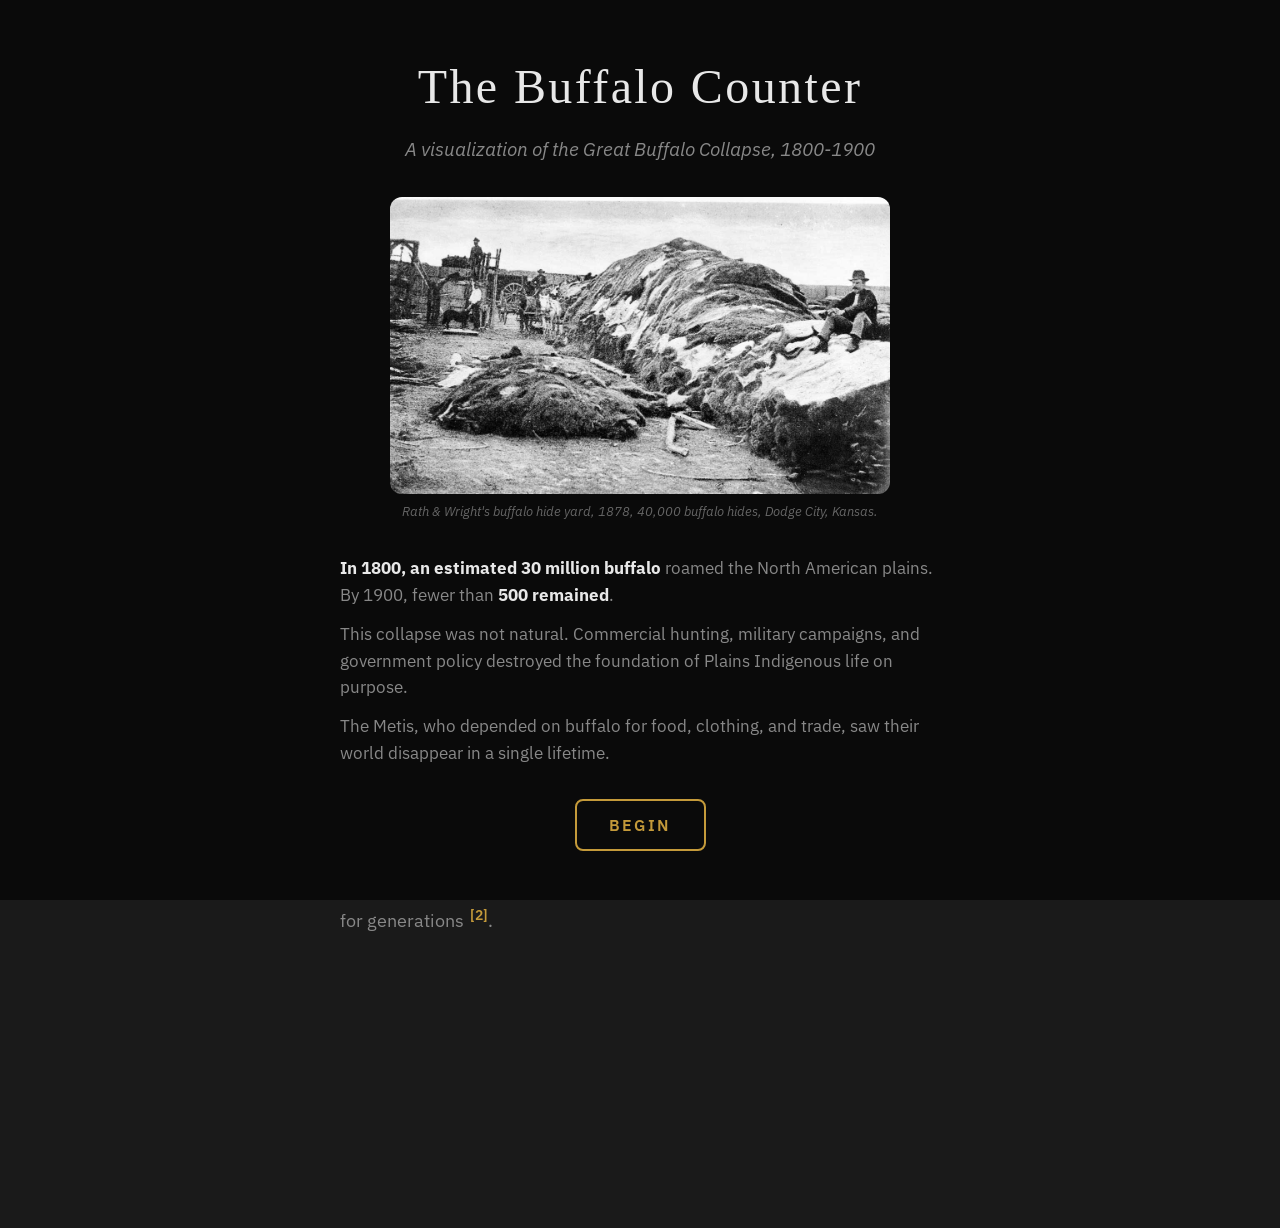
==== index.html @ 62c541fb "v1.7 — Data-proportional timeline, dynamic bar color + pulse effects, image refresh - img: Swap 1800" ====
<!DOCTYPE html>
<html lang="en">
<head>
    <meta charset="UTF-8">
    <meta name="viewport" content="width=device-width, initial-scale=1.0">
    <meta name="description" content="A visualization of the Great Buffalo Collapse, 1800-1900. Scroll to watch the buffalo population disappear.">
    <title>The Buffalo Counter — Scroll Edition</title>
    <link rel="preconnect" href="https://fonts.googleapis.com">
    <link rel="preconnect" href="https://fonts.gstatic.com" crossorigin>
    <link href="https://fonts.googleapis.com/css2?family=IM+Fell+English:ital,wght@0,400;1,400&family=IBM+Plex+Sans:wght@400;500;600;700&display=swap" rel="stylesheet">
    <link rel="stylesheet" href="styles.css?v=10">
</head>
<body>

    <!-- Splash Overlay -->
    <div class="splash" id="splash" role="dialog" aria-modal="true" aria-label="Introduction">
        <div class="splash-inner">
            <h1 class="splash-title">The Buffalo Counter</h1>
            <p class="splash-subtitle">A visualization of the Great Buffalo Collapse, 1800-1900</p>

            <figure class="splash-image">
                <img src="images/bison-hides-dodge-city.jpg" alt="Rath & Wright's buffalo hide yard in 1878, showing 40,000 buffalo hides, Dodge City, Kansas">
                <figcaption>Rath & Wright's buffalo hide yard, 1878, 40,000 buffalo hides, Dodge City, Kansas.</figcaption>
            </figure>

            <div class="splash-text">
                <p>
                    <strong>In 1800, an estimated 30 million buffalo</strong> roamed the North American plains.
                    By 1900, fewer than <strong>500 remained</strong>.
                </p>
                <p>
                    This collapse was not natural. Commercial hunting, military campaigns, and government policy
                    destroyed the foundation of Plains Indigenous life on purpose.
                </p>
                <p>
                    The Metis, who depended on buffalo for food, clothing, and trade, saw their world
                    disappear in a single lifetime.
                </p>
            </div>

            <button class="splash-enter" id="splashEnter" type="button">
                Begin
            </button>
        </div>
    </div>

    <!-- Sticky Counter -->
    <div class="counter-sticky" id="counterFixed" aria-label="Buffalo population counter">
        <div class="counter-sticky-inner">
            <div class="counter-year" id="counterYear" aria-live="polite">1800</div>
            <div class="counter-value" id="counterValue" aria-live="polite">30,000,000</div>
            <div class="counter-label">Plains Buffalo</div>
            <div class="counter-status" id="counterStatus" aria-live="polite">Population stable</div>
        </div>
        <!-- Timeline inside sticky header so it stays visible on mobile -->
        <div class="timeline-wrap">
            <div class="timeline-track">
                <div class="timeline-fill" id="timelineFill"></div>
            </div>
            <div class="timeline-labels">
                <span>1800</span>
                <span>1850</span>
                <span>1900</span>
            </div>
        </div>
    </div>

    <!-- Timeline (moved inside counter-sticky above) -->

    <!-- Scroll Prompt -->
    <div class="scroll-prompt" id="scrollPrompt" aria-hidden="true">
        <span class="arrow">&#8595;</span>
        Scroll to explore
    </div>

    <!-- Cards (scroll-snap) -->
    <div class="cards-section" id="cardsSection">

        <!-- Card 0: 1800 Intro -->
        <div class="card active" data-year="1800" data-pop="30000000">
            <div class="card-inner">
                <div class="card-year">1800</div>
                <h2 class="card-title">A Vast Ocean of Buffalo</h2>
                <figure class="card-image">
                    <img src="images/pc005127.jpg" alt="A herd of plains buffalo at Buffalo National Park, Wainwright, Alberta, early 1900s" loading="lazy">
                    <figcaption>A herd of plains buffalo at Buffalo National Park, Wainwright, Alberta. The survivors of near-extinction, gathered in a protected sanctuary. (Bell Photo)</figcaption>
                </figure>
                <p class="card-text">
                    Tens of millions of buffalo covered the plains from Alberta to Texas <a href="#" class="cite" data-source="Flores, Dan. (2016). American Serengeti. University of Oklahoma Press.">[1]</a>. For the Metis,
                    the buffalo was everything: food, clothing, shelter, trade goods. The hunt was
                    communal, organized, and sustainable. It had been that way for generations <a href="#" class="cite" data-source="Peterson, Jacqueline. (1985). Many Roads to Red River. Gabriel Dumont Institute.">[2]</a>.
                </p>
            </div>
        </div>

        <!-- Card 1: 1825 Fur Trade -->
        <div class="card" data-year="1825" data-pop="25000000">
            <div class="card-inner">
                <div class="card-year">1825</div>
                <h2 class="card-title">The Fur Trade Intensifies</h2>
                <figure class="card-image">
                    <img src="images/e000009381.jpg" alt="Métis freighting brigade with Red River cart and canvas lodge on the open prairie" loading="lazy">
                    <figcaption>A Métis freighting brigade on the open prairie. The Red River cart and canvas lodge were the backbone of the fur trade economy. (Library and Archives Canada)</figcaption>
                </figure>
                <p class="card-text">
                    The Hudson's Bay Company and North West Company competed for control of the plains <a href="#" class="cite" data-source="Isenberg, Andrew C. (2000). The Destruction of the Bison. Cambridge University Press.">[3]</a>.
                    Metis freighters and hunters became the backbone of the trade. Pemmican: dried
                    buffalo meat mixed with fat: fed the fur trade. The buffalo economy was booming,
                    but the pressure was building <a href="#" class="cite" data-source="Isenberg, Andrew C. (2000). The Destruction of the Bison. Cambridge University Press.">[3]</a>.
                </p>
            </div>
        </div>

        <!-- Card 2: 1850 Hide Trade -->
        <div class="card" data-year="1850" data-pop="20000000">
            <div class="card-inner">
                <div class="card-year">1850</div>
                <h2 class="card-title">The Hide Trade Takes Off</h2>
                <figure class="card-image">
                    <img src="images/Gull-Lake-Sasketchewan-1890-768x637.jpg" alt="Massive pile of buffalo bones beside a Canadian Pacific boxcar at Gull Lake, Saskatchewan" loading="lazy">
                    <figcaption>Gull Lake, Saskatchewan. Buffalo bones stacked beside a Canadian Pacific boxcar, destined for fertilizer and sugar refining in Eastern factories.</figcaption>
                </figure>
                <p class="card-text">
                    Commercial hunting for buffalo robes expanded east. For every robe that made it to
                    market, several more buffalo were killed and left in the sun <a href="#" class="cite" data-source="Isenberg, Andrew C. (2000). The Destruction of the Bison. Cambridge University Press.">[3]</a>. The trade obscured the
                    true death toll. By the 1870s, the robe trade peaked at 250,000 per year <a href="#" class="cite" data-source="Isenberg, Andrew C. (2000). The Destruction of the Bison. Cambridge University Press.">[3]</a>.
                </p>
            </div>
        </div>

        <!-- Card 3: 1865 Railroads -->
        <div class="card" data-year="1865" data-pop="13500000">
            <div class="card-inner">
                <div class="card-year">1865</div>
                <h2 class="card-title">Railroads Reach the Plains</h2>
                <figure class="card-image">
                    <img src="images/6-4-768x572.jpg" alt="Canadian Pacific boxcar loaded with buffalo bones on the prairie" loading="lazy">
                    <figcaption>The railroad made mass transport of hides and bones profitable. A Canadian Pacific boxcar loaded with buffalo bones on the plains, late 1880s.</figcaption>
                </figure>
                <p class="card-text">
                    Railroads made mass slaughter possible. Hunters fired from train windows, leaving
                    carcasses to rot <a href="#" class="cite" data-source="Isenberg, Andrew C. (2000). The Destruction of the Bison. Cambridge University Press.">[3]</a>. The bone trade shipped tons of remains east for fertilizer and
                    sugar refining <a href="#" class="cite" data-source="Isenberg, Andrew C. (2000). The Destruction of the Bison. Cambridge University Press.">[3]</a>. The AT&SF depot at Dodge City shipped 200,000 hides per year <a href="#" class="cite" data-source="Isenberg, Andrew C. (2000). The Destruction of the Bison. Cambridge University Press.">[3]</a>.
                </p>
            </div>
        </div>

        <!-- Card 4: 1870 Great Collapse -->
        <div class="card" data-year="1870" data-pop="5500000">
            <div class="card-inner">
                <div class="card-year">1870</div>
                <h2 class="card-title">The Great Collapse</h2>
                <figure class="card-image">
                    <img src="images/bison-hides-dodge-city.jpg" alt="Rath & Wright's buffalo hide yard in 1878, showing 40,000 buffalo hides, Dodge City, Kansas" loading="lazy">
                    <figcaption>Rath & Wright's buffalo hide yard, 1878, 40,000 buffalo hides, Dodge City, Kansas.</figcaption>
                </figure>
                <p class="card-text">
                    The population crashed from millions to hundreds of thousands in just a few years.
                    Metis communities faced starvation as the buffalo economy vanished <a href="#" class="cite" data-source="Calloway, Colin. Our Hearts Fell to the Ground. Boston: Bedford/St. Martin’s, 1996.">[4]</a>. In 1874, the
                    U.S. Army openly championed killing buffalo to force Indigenous nations onto
                    reservations. Gen. Philip Sheridan told Congress: "Let them kill, skin, and sell
                    until the buffalo are exterminated" <a href="#" class="cite" data-source="Isenberg, Andrew C. (2000). The Destruction of the Bison. Cambridge University Press.">[3]</a>.
                </p>
            </div>
        </div>

        <!-- Card 5: 1880 Bone Trade -->
        <div class="card" data-year="1880" data-pop="395000">
            <div class="card-inner">
                <div class="card-year">1880</div>
                <h2 class="card-title">Picking the Bones Clean</h2>
                <figure class="card-image">
                    <img src="images/gathering-buffalo-bones.jpg" alt="Gathering Buffalo Bones on the Prairie, Alberta, Canada" loading="lazy">
                    <figcaption>Gathering Buffalo Bones on the Prairie, Alberta, Canada.</figcaption>
                </figure>
                <p class="card-text">
                    With the herds gone, a new industry rose: bone picking <a href="#" class="cite" data-source="Isenberg, Andrew C. (2000). The Destruction of the Bison. Cambridge University Press.">[3]</a>. Settlers and Indigenous
                    people gathered bleached skeletons from the prairie. The CPR shipped boxcars full
                    of bones east to Regina (the "Pile of Bones"), Moose Jaw, and Medicine Hat <a href="#" class="cite" data-source="MacEwan, Grant. Buffalo: Sacred and Sacrificed. Edmonton, 1995.">[5]</a>. The
                    bones became fertilizer, bone char, and buttons. Nothing was wasted except the
                    buffalo itself <a href="#" class="cite" data-source="Isenberg, Andrew C. (2000). The Destruction of the Bison. Cambridge University Press.">[3]</a>.
                </p>
            </div>
        </div>

        <!-- Card 6: 1889 Last Herds -->
        <div class="card" data-year="1889" data-pop="653">
            <div class="card-inner">
                <div class="card-year">1889</div>
                <h2 class="card-title">The Last of the Herds</h2>
                <figure class="card-image">
                    <img src="images/bison-skull-pile.jpg" alt="Pile of bison skulls from the 1870s" loading="lazy">
                    <figcaption>The skulls told the story the living no longer could.</figcaption>
                </figure>
                <p class="card-text">
                    William Temple Hornaday's 1889 Smithsonian report documented the final toll: fewer
                    than 1,000 buffalo remained in the wild <a href="#" class="cite" data-source="Hornaday, William Temple. (1889). The Extermination of the American Bison. Smithsonian.">[6]</a>. The species was functionally extinct. The
                    Metis homeland was shattered. The plains were silent <a href="#" class="cite" data-source="Calloway, Colin. Our Hearts Fell to the Ground. Boston: Bedford/St. Martin’s, 1996.">[4]</a>.
                </p>
            </div>
        </div>

        <!-- Card 7: 1900 End -->
        <div class="card card-end" data-year="1900" data-pop="500">
            <div class="card-inner">
                <div class="card-year">1900</div>
                <h2 class="card-title">Functionally Extinct</h2>
                <figure class="card-image">
                    <img src="images/0_YZ2UmixkQBBzry69.webp" alt="Stack of buffalo skulls at railway siding, Saskatchewan, ca. 1890" loading="lazy">
                    <figcaption>Stack of buffalo skulls at a railway siding, Saskatchewan, ca. 1890. (Glenbow Museum)</figcaption>
                </figure>
                <p class="card-text">
                    By 1900, roughly 500 buffalo remained, scattered in private herds and a small
                    wild population in Yellowstone <a href="#" class="cite" data-source="Hornaday, William Temple. (1889). The Extermination of the American Bison. Smithsonian.">[6]</a>. In a single lifetime, the most abundant large
                    mammal in North America had been reduced to nearly nothing.
                </p>
                <p class="card-text" style="margin-top: 1rem;">
                    The Metis lost their economy, their food sovereignty, and the foundation of their
                    way of life <a href="#" class="cite" data-source="Calloway, Colin. Our Hearts Fell to the Ground. Boston: Bedford/St. Martin’s, 1996.">[4]</a>. The plains were opened for settlement. The destruction was the point <a href="#" class="cite" data-source="Isenberg, Andrew C. (2000). The Destruction of the Bison. Cambridge University Press.">[3]</a>.
                </p>
                <p class="card-text" style="margin-top: 1.5rem; font-style: italic; color: var(--color-text-muted);">
                    Conservation efforts in the early 1900s brought the species back from the brink.
                    Today, roughly 500,000 buffalo exist. Most are in commercial herds. A few wild,
                    free-roaming populations remain.
                </p>
            </div>
        </div>

        <!-- Footer spacer -->
        <div class="footer">
            Created by Bayard deVries &middot;
            <a href="https://github.com/Bayarddevries/buffalo-counter" target="_blank" rel="noopener noreferrer">GitHub</a>
        </div>

        <!-- Scroll buffer — absorbs trailing scroll momentum so last card is fully reachable -->
        <div class="card card-buffer" aria-hidden="true"></div>
    </div>

    <!-- Sources Collapsible -->
    <div class="sources-bar" id="sourcesBar">
        <button class="sources-toggle" id="sourcesToggle" aria-expanded="false" aria-controls="sourcesPanel">
            <span class="sources-toggle-icon">&#9650;</span>
            <span>Sources & References</span>
        </button>
        <div class="sources-panel" id="sourcesPanel" role="region" aria-label="Sources and references" hidden>
            <h3>Population Estimates & Data</h3>
            <ul>
                <li>Seton, Ernest Thompson. (1909). <em>Life-Histories of Northern Animals</em>, Vol. 1. Seton estimated ~60 million pre-1800.</li>
                <li>Flores, Dan. (2016). <em>American Serengeti</em>. University of Oklahoma Press. Estimated ~30 million and analyzed carrying capacity.</li>
                <li>Roe, Frank Gilbert. (1951). <em>The North American Buffalo</em>. University of Toronto Press. Critical analysis of all population estimates.</li>
                <li>Hornaday, William Temple. (1889). "The Extermination of the American Bison." <em>Smithsonian Institution Annual Report</em>. First systematic count of remaining buffalo.</li>
            </ul>
            <h3>Historical Events & Mechanisms</h3>
            <ul>
                <li>Isenberg, Andrew C. (2000). <em>The Destruction of the Bison</em>. Cambridge University Press. Hide trade, railroads, military campaigns.</li>
                <li>Brown, Dee. (1970). <em>Bury My Heart at Wounded Knee</em>. Holt, Rinehart and Winston.</li>
                <li>U.S. Congress. (1874). <em>Congressional Globe</em>, 43rd Congress. Sheridan's testimony on buffalo destruction policy.</li>
            </ul>
            <h3>Metis History & Culture</h3>
            <ul>
                <li>Peterson, Jacqueline. (1985). "Many Roads to Red River." <em>The People in Between</em>. Gabriel Dumont Institute.</li>
                <li>Barkwell, Lawrence J., ed. (2011). <em>The Metis Homeland</em>. Louis Riel Institute.</li>
            </ul>
            <p class="sources-note">
                Population data points are interpolated between published estimates. The exact numbers
                shown are approximations. The pre-collapse population is debated. The scale of collapse,
                however, is undisputed.
            </p>
        </div>
    </div>

    <script src="app.js"></script>
</body>
</html>
---- styles.css ----
/* ===================================
   Design Tokens
   =================================== */
:root {
    --color-bg: #0a0a0a;
    --color-bg-secondary: #111;
    --color-bg-card: #141414;
    --color-bg-card-active: #1a1a1a;
    --color-text-primary: #e8e8e8;
    --color-text-secondary: #888;
    --color-text-muted: #666;
    --color-accent: #c49a3a;
    --color-accent-hover: #d4a843;
    --color-pop-green: #2d6a4f;
    --color-yellow: #c49a3a;
    --color-danger: #c41e3a;
    --color-danger-dark: #8b0000;
    --color-border: rgba(196, 154, 58, 0.15);
    --color-border-active: rgba(196, 154, 58, 0.4);

    --font-heading: 'IM Fell English', 'Georgia', serif;
    --font-body: 'IBM Plex Sans', 'Segoe UI', sans-serif;

    --radius-md: 8px;
    --radius-lg: 12px;
    --radius-xl: 16px;

    --transition-fast: 150ms ease;
    --transition-base: 300ms ease;
    --transition-slow: 500ms ease;

    --counter-height: 160px;
}

/* ===================================
   Reset & Base
   =================================== */
*, *::before, *::after {
    margin: 0;
    padding: 0;
    box-sizing: border-box;
}

html {
    font-size: 16px;
    scroll-behavior: auto;
}

body {
    background: var(--color-bg);
    color: var(--color-text-primary);
    font-family: var(--font-body);
    line-height: 1.6;
    overflow-x: hidden;
    -webkit-text-size-adjust: 100%;
}

/* ===================================
   Splash Overlay
   =================================== */
.splash {
    position: fixed;
    inset: 0;
    z-index: 9999;
    background: var(--color-bg);
    display: flex;
    flex-direction: column;
    align-items: center;
    justify-content: center;
    padding: 1.5rem 1rem;
    opacity: 1;
    transition: opacity 0.6s ease;
    will-change: opacity;
}

.splash.hidden {
    opacity: 0;
    pointer-events: none;
}

.splash-inner {
    max-width: 600px;
    text-align: center;
}

.splash-title {
    font-family: var(--font-heading);
    font-size: clamp(2rem, 6vw, 3rem);
    font-weight: 400;
    letter-spacing: 0.05em;
    color: var(--color-text-primary);
    margin-bottom: 0.5rem;
}

.splash-subtitle {
    font-family: var(--font-body);
    font-size: clamp(1rem, 2.5vw, 1.2rem);
    color: var(--color-text-secondary);
    font-style: italic;
    margin-bottom: 2rem;
}

.splash-image {
    margin: 0 auto 2rem;
    max-width: 500px;
}

.splash-image img {
    width: 100%;
    height: auto;
    border-radius: var(--radius-lg);
    display: block;
}

.splash-image figcaption {
    font-size: 0.8rem;
    color: var(--color-text-muted);
    margin-top: 0.5rem;
    font-style: italic;
}

.splash-text {
    text-align: left;
    margin-bottom: 2rem;
    font-family: var(--font-body);
}

.splash-text p {
    margin-bottom: 0.75rem;
    font-size: 1.05rem;
    color: var(--color-text-secondary);
}

.splash-text strong {
    color: var(--color-text-primary);
}

.splash-enter {
    font-family: var(--font-body);
    font-size: 1rem;
    padding: 14px 2rem;
    background: transparent;
    border: 2px solid var(--color-accent);
    color: var(--color-accent);
    cursor: pointer;
    text-transform: uppercase;
    letter-spacing: 0.15em;
    border-radius: var(--radius-md);
    transition: all var(--transition-base);
    font-weight: 600;
}

.splash-enter:hover {
    background: var(--color-accent);
    color: var(--color-bg);
}

/* ===================================
   Sticky Counter
   =================================== */
.counter-sticky {
    position: sticky;
    top: 0;
    z-index: 50;
    background: var(--color-bg);
    padding: 1rem 1rem 0.75rem;
    border-bottom: 1px solid var(--color-border);
}

.counter-sticky-inner {
    max-width: 600px;
    margin: 0 auto;
    text-align: center;
}

.counter-year {
    font-family: var(--font-body);
    font-size: clamp(1.2rem, 4vw, 1.8rem);
    font-weight: 700;
    color: var(--color-accent);
    line-height: 1.1;
}

.counter-value {
    font-family: var(--font-heading);
    font-size: clamp(2.8rem, 14vw, 5rem);
    font-weight: 400;
    color: var(--color-pop-green);
    line-height: 1;
    text-shadow: 0 0 40px rgba(45, 106, 79, 0.25);
    transition: color var(--transition-base), text-shadow var(--transition-base);
    margin: 0.25rem 0;
}

.counter-value.warning {
    color: var(--color-yellow);
    text-shadow: 0 0 60px rgba(196, 154, 58, 0.3);
}

.counter-value.declining {
    color: var(--color-danger);
    text-shadow: 0 0 60px rgba(196, 30, 58, 0.3);
}

.counter-value.critical {
    color: var(--color-danger-dark);
    text-shadow: 0 0 60px rgba(139, 0, 0, 0.4);
}

.counter-label {
    font-size: 0.85rem;
    color: var(--color-text-secondary);
    font-style: italic;
}

.counter-status {
    font-family: var(--font-body);
    font-size: 0.75rem;
    color: var(--color-text-muted);
    margin-top: 0.25rem;
}

/* ===================================
   Timeline
   =================================== */
.timeline-wrap {
    max-width: 600px;
    margin: 0 auto;
    padding: 0.75rem 1rem;
}

.timeline-track {
    position: relative;
    height: 6px;
    background: var(--color-bg-secondary);
    border-radius: 999px;
    overflow: hidden;
}

.timeline-fill {
    position: absolute;
    top: 0;
    right: 0;
    height: 100%;
    border-radius: 999px;
    width: 0%;
    will-change: width;
    transition: background 0.4s ease, width 0.2s ease;
}

/* Pulse animation when population hits critical (< 100K) */
@keyframes pulse-critical {
    0%, 100% { opacity: 1; }
    50% { opacity: 0.55; }
}
.timeline-fill.pulse-critical {
    animation: pulse-critical 1.8s ease-in-out infinite;
    box-shadow: 0 0 8px var(--color-danger);
}

/* Slower, dimmer pulse for extinction (< 10K) — fading out */
@keyframes pulse-extinct {
    0%, 100% { opacity: 0.6; }
    50% { opacity: 0.2; }
}
.timeline-fill.pulse-extinct {
    animation: pulse-extinct 2.5s ease-in-out infinite;
    box-shadow: 0 0 4px var(--color-danger-dark);
}

/* ===================================
   Timeline labels
   =================================== */
.timeline-labels {
    display: flex;
    justify-content: space-between;
    font-family: var(--font-body);
    font-size: 0.7rem;
    color: var(--color-text-muted);
    margin-top: 2px;
    padding: 0 2px;
}

/* ===================================
   Scroll Prompt
   =================================== */
.scroll-prompt {
    text-align: center;
    padding: 0.5rem 1rem 1rem;
    font-family: var(--font-body);
    font-size: 0.8rem;
    color: var(--color-text-muted);
    animation: scroll-bounce 2s ease-in-out infinite;
}

.scroll-prompt .arrow {
    display: block;
    font-size: 1.4rem;
    margin-bottom: 0.25rem;
}

@keyframes scroll-bounce {
    0%, 100% { transform: translateY(0); opacity: 0.6; }
    50% { transform: translateY(6px); opacity: 1; }
}

/* ===================================
   Cards Section — scroll snap
   =================================== */
.cards-section {
    scroll-snap-type: y proximity;
    overflow-y: auto;
    height: 100vh;
    scroll-behavior: auto;
    -webkit-overflow-scrolling: touch;
    /* Extra bottom padding so the last card's text + footer fully clear the viewport */
    padding-bottom: 15vh;
    box-sizing: border-box;
}

/* On mobile, use mandatory snap so cards snap firmly in both directions */
@media (max-width: 767px) {
    .cards-section {
        scroll-snap-type: y mandatory;
    }
}

 .card {
    scroll-snap-align: start;
    scroll-snap-stop: always;
    min-height: 100vh;
    display: flex;
    flex-direction: column;
    justify-content: flex-start;
    padding: 2rem 1rem;
    opacity: 0.35;
    transform: scale(0.97);
    transition: opacity 0.4s ease, transform 0.4s ease, background 0.4s ease;
    background: transparent;
}

.card.active {
    opacity: 1;
    transform: scale(1);
    background: var(--color-bg-card-active);
}

.card.card-end {
    padding-bottom: 30vh;
    /* Extra space to scroll past the finale */
}

/* Scroll buffer — invisible spacer after footer, no snap, absorbs trailing momentum */
.card-buffer {
    scroll-snap-align: none;
    scroll-snap-stop: normal;
    min-height: 80vh;
    opacity: 0;
    pointer-events: none;
    transform: none;
    background: transparent;
    padding: 0;
    margin: 0;
}


.card-inner {
    max-width: 600px;
    margin: 0 auto;
    width: 100%;
}

.card-year {
    font-family: var(--font-heading);
    font-size: clamp(2rem, 7vw, 3rem);
    font-weight: 400;
    color: var(--color-accent);
    line-height: 1;
    margin-bottom: 0.25rem;
}

.card-title {
    font-family: var(--font-body);
    font-size: clamp(1rem, 3.5vw, 1.3rem);
    font-weight: 700;
    color: var(--color-text-primary);
    margin-bottom: 0.75rem;
    line-height: 1.25;
}

.card-image {
    margin: 0 0 0.75rem;
    border-radius: var(--radius-lg);
    overflow: hidden;
    aspect-ratio: 16 / 9;
    background: rgba(0,0,0,0.2);
}

.card-image img {
    width: 100%;
    height: 100%;
    display: block;
    border-radius: var(--radius-lg);
    object-fit: contain;
    background: #000;
}

.card-image figcaption {
    font-size: 0.78rem;
    color: var(--color-text-muted);
    margin-top: 0.4rem;
    font-style: italic;
}

.card-text {
    font-family: var(--font-body);
    font-size: clamp(1rem, 3vw, 1.1rem);
    color: var(--color-text-secondary);
    line-height: 1.65;
}

.card-text .flag {
    font-size: 1.1em;
}


/* ===================================
   Citation Toast
   =================================== */
.citation-toast {
    position: fixed;
    bottom: 20px;
    left: 50%;
    transform: translateX(-50%) translateY(100px);
    z-index: 1000;
    background: var(--color-bg-card);
    color: var(--color-text-primary);
    padding: 12px 20px;
    border-radius: var(--radius-lg);
    border: 1px solid var(--color-border-active);
    font-size: 0.85rem;
    font-family: var(--font-body);
    box-shadow: 0 10px 30px rgba(0,0,0,0.5);
    transition: transform 0.3s ease, opacity 0.3s ease;
    opacity: 0;
    pointer-events: none;
    max-width: 90vw;
    text-align: center;
}

.citation-toast.visible {
    transform: translateX(-50%) translateY(0);
    opacity: 1;
}

.cite {
    color: var(--color-accent);
    text-decoration: none;
    font-weight: 600;
    font-size: 0.8em;
    vertical-align: super;
    margin-left: 2px;
    transition: color var(--transition-fast);
}

.cite:hover {
    color: var(--color-accent-hover);
    text-decoration: underline;
}

.card-end .card-year {
    color: var(--color-danger-dark);
}

/* ===================================
   Sources bar
   =================================== */
.sources-bar {
    position: fixed;
    bottom: 0;
    left: 0;
    right: 0;
    z-index: 60;
    background: var(--color-bg-secondary);
    border-top: 1px solid var(--color-border);
}

.sources-toggle {
    width: 100%;
    display: flex;
    align-items: center;
    justify-content: center;
    gap: 0.5rem;
    padding: 10px;
    background: none;
    border: none;
    color: var(--color-text-muted);
    font-family: var(--font-body);
    font-size: 0.8rem;
    cursor: pointer;
    text-transform: uppercase;
    letter-spacing: 0.1em;
    font-weight: 600;
}

.sources-toggle-icon {
    transition: transform var(--transition-fast);
    font-size: 0.7rem;
}

.sources-toggle[aria-expanded="true"] .sources-toggle-icon {
    transform: rotate(180deg);
}

.sources-panel {
    max-height: 50vh;
    overflow-y: auto;
    padding: 0 1rem 1rem;
}

.sources-panel[hidden] {
    display: none;
}

.sources-panel h3 {
    font-family: var(--font-body);
    font-size: 0.85rem;
    color: var(--color-accent);
    margin: 1rem 0 0.5rem;
    font-weight: 700;
}

.sources-panel ul {
    list-style: none;
    padding: 0;
}

.sources-panel li {
    font-size: 0.82rem;
    color: var(--color-text-secondary);
    margin-bottom: 0.5rem;
    line-height: 1.4;
}

.sources-panel a {
    color: var(--color-accent);
    text-decoration: none;
}

.sources-panel a:hover {
    text-decoration: underline;
}

.sources-note {
    font-size: 0.78rem;
    color: var(--color-text-muted);
    font-style: italic;
    margin-top: 1rem;
    padding-top: 0.75rem;
    border-top: 1px solid var(--color-border);
}

/* ===================================
   Footer
   =================================== */
.footer {
    text-align: center;
    padding: 1.5rem 1rem;
    font-size: 0.8rem;
    color: var(--color-text-muted);
    font-family: var(--font-body);
}

.footer a {
    color: var(--color-accent);
    text-decoration: none;
}

/* ===================================
   Responsive
   =================================== */

/* ===================================
   Mobile Optimizations (screens narrower than 768px)
   =================================== */
@media (max-width: 767px) {
    :root {
        --counter-height: 160px;
    }

    .counter-sticky {
        padding: 0.75rem 1rem 0.5rem;
    }

    .counter-year {
        font-size: clamp(1.1rem, 5vw, 1.4rem);
    }

    .counter-value {
        font-size: clamp(2.2rem, 12vw, 3.5rem);
    }

    .counter-label {
        font-size: 0.75rem;
    }

    .counter-status {
        font-size: 0.7rem;
    }

    .timeline-wrap {
        padding: 0.5rem 1rem;
    }

    .timeline-labels {
        font-size: 0.6rem;
    }

    .scroll-prompt {
        padding: 0.4rem 1rem 0.8rem;
        font-size: 0.75rem;
    }

    .splash-inner {
        padding: 0 0.5rem;
    }

    .splash-title {
        font-size: clamp(1.6rem, 8vw, 2.2rem);
        margin-bottom: 0.4rem;
    }

    .splash-subtitle {
        font-size: clamp(0.9rem, 3vw, 1rem);
        margin-bottom: 1.5rem;
    }

    .splash-image {
        max-width: 400px;
        margin-bottom: 1.5rem;
    }

    .splash-image figcaption {
        font-size: 0.75rem;
    }

    .splash-text p {
        font-size: 1rem;
        margin-bottom: 0.5rem;
    }

    .splash-enter {
        padding: 12px 1.5rem;
        font-size: 0.9rem;
    }

    .sources-toggle {
        padding: 8px;
        font-size: 0.75rem;
    }

    .sources-panel {
        padding: 0 0.75rem 0.75rem;
    }

    .sources-panel h3 {
        font-size: 0.8rem;
    }

    .sources-panel li {
        font-size: 0.78rem;
        line-height: 1.5;
    }

    .card {
        justify-content: flex-start;
        padding: 1.25rem 1rem;
        
    }

    .card-year {
        font-size: clamp(2rem, 7vw, 3rem);
        margin-bottom: 0.15rem;
    }

    .card-title {
        font-size: clamp(1rem, 3.5vw, 1.3rem);
        margin-bottom: 0.65rem;
        line-height: 1.2;
    }

    .card-image {
        margin-bottom: 0.5rem;
    }

    .card-image img {
        max-height: 170px;
        object-fit: cover;
    }

    .card-text {
        font-size: clamp(1rem, 3vw, 1.1rem);
        line-height: 1.55;
    }

    .footer {
        font-size: 0.75rem;
        padding: 1rem;
    }
}


@media (min-width: 768px) {
    :root {
        --counter-height: 200px;
    }

    .card {
        padding: 3rem 2rem;
    }
}
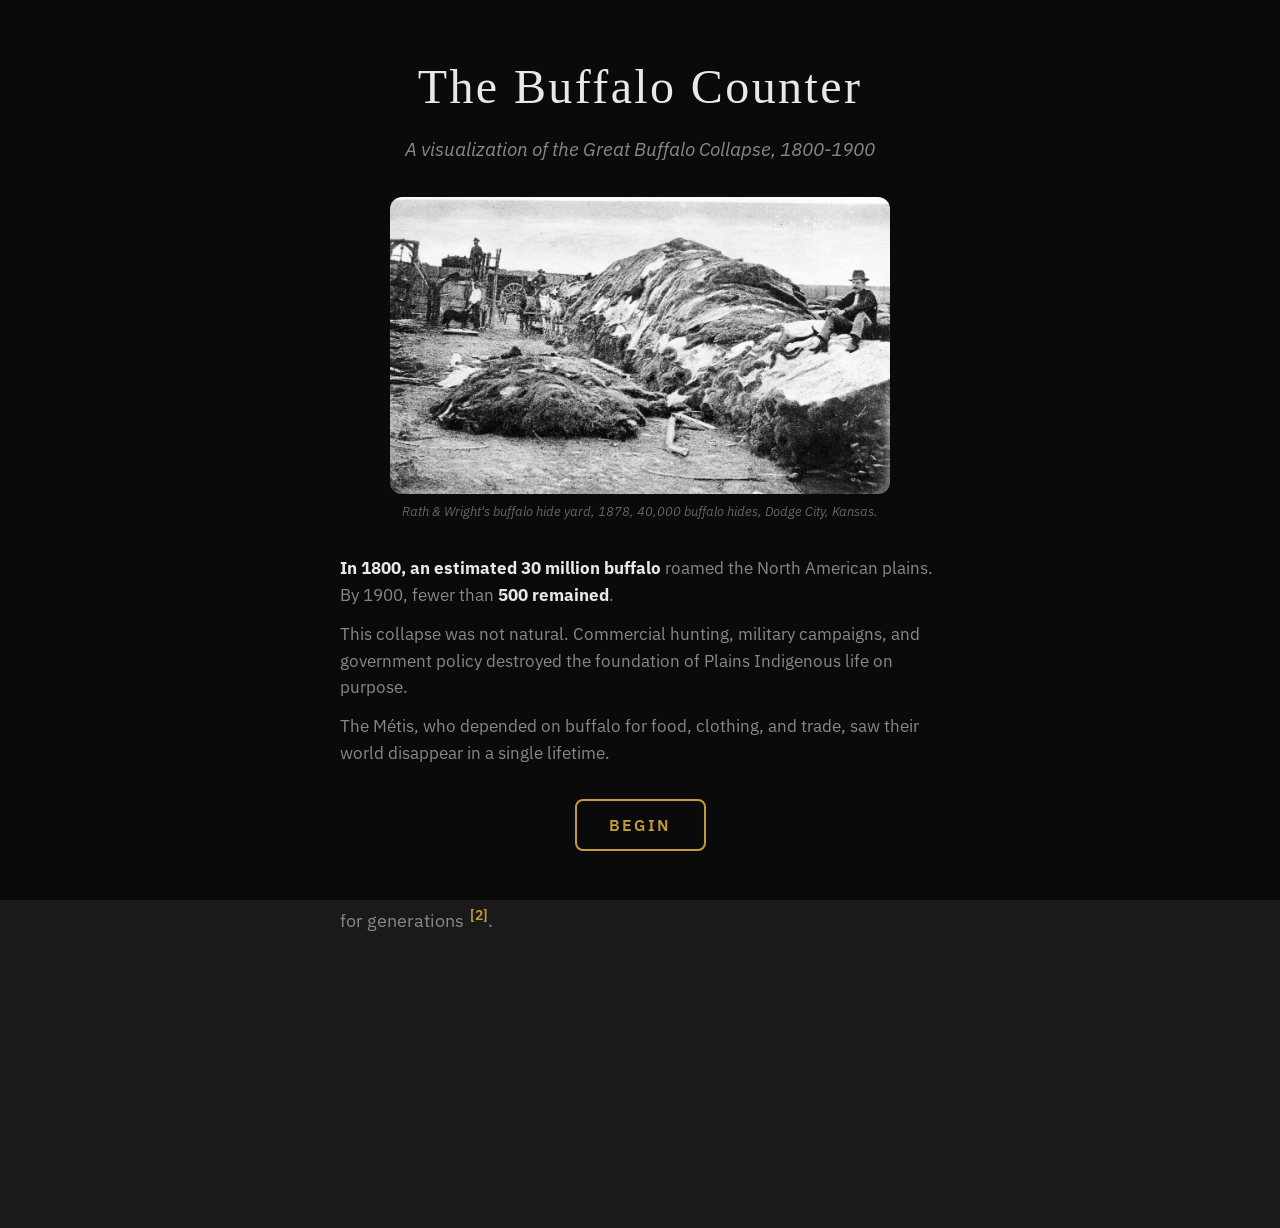
==== commit e7ecf37e: "Housekeeping: fix README, delete prototypes, Métis accents, add .gitignore + LICENSE" ====
--- a/index.html
+++ b/index.html
@@ -33,7 +33,7 @@
                     destroyed the foundation of Plains Indigenous life on purpose.
                 </p>
                 <p>
-                    The Metis, who depended on buffalo for food, clothing, and trade, saw their world
+                    The Métis, who depended on buffalo for food, clothing, and trade, saw their world
                     disappear in a single lifetime.
                 </p>
             </div>
@@ -86,7 +86,7 @@
                     <figcaption>A herd of plains buffalo at Buffalo National Park, Wainwright, Alberta. The survivors of near-extinction, gathered in a protected sanctuary. (Bell Photo)</figcaption>
                 </figure>
                 <p class="card-text">
-                    Tens of millions of buffalo covered the plains from Alberta to Texas <a href="#" class="cite" data-source="Flores, Dan. (2016). American Serengeti. University of Oklahoma Press.">[1]</a>. For the Metis,
+                    Tens of millions of buffalo covered the plains from Alberta to Texas <a href="#" class="cite" data-source="Flores, Dan. (2016). American Serengeti. University of Oklahoma Press.">[1]</a>. For the Métis,
                     the buffalo was everything: food, clothing, shelter, trade goods. The hunt was
                     communal, organized, and sustainable. It had been that way for generations <a href="#" class="cite" data-source="Peterson, Jacqueline. (1985). Many Roads to Red River. Gabriel Dumont Institute.">[2]</a>.
                 </p>
@@ -104,7 +104,7 @@
                 </figure>
                 <p class="card-text">
                     The Hudson's Bay Company and North West Company competed for control of the plains <a href="#" class="cite" data-source="Isenberg, Andrew C. (2000). The Destruction of the Bison. Cambridge University Press.">[3]</a>.
-                    Metis freighters and hunters became the backbone of the trade. Pemmican: dried
+                    Métis freighters and hunters became the backbone of the trade. Pemmican: dried
                     buffalo meat mixed with fat: fed the fur trade. The buffalo economy was booming,
                     but the pressure was building <a href="#" class="cite" data-source="Isenberg, Andrew C. (2000). The Destruction of the Bison. Cambridge University Press.">[3]</a>.
                 </p>
@@ -156,7 +156,7 @@
                 </figure>
                 <p class="card-text">
                     The population crashed from millions to hundreds of thousands in just a few years.
-                    Metis communities faced starvation as the buffalo economy vanished <a href="#" class="cite" data-source="Calloway, Colin. Our Hearts Fell to the Ground. Boston: Bedford/St. Martin’s, 1996.">[4]</a>. In 1874, the
+                    Métis communities faced starvation as the buffalo economy vanished <a href="#" class="cite" data-source="Calloway, Colin. Our Hearts Fell to the Ground. Boston: Bedford/St. Martin’s, 1996.">[4]</a>. In 1874, the
                     U.S. Army openly championed killing buffalo to force Indigenous nations onto
                     reservations. Gen. Philip Sheridan told Congress: "Let them kill, skin, and sell
                     until the buffalo are exterminated" <a href="#" class="cite" data-source="Isenberg, Andrew C. (2000). The Destruction of the Bison. Cambridge University Press.">[3]</a>.
@@ -195,7 +195,7 @@
                 <p class="card-text">
                     William Temple Hornaday's 1889 Smithsonian report documented the final toll: fewer
                     than 1,000 buffalo remained in the wild <a href="#" class="cite" data-source="Hornaday, William Temple. (1889). The Extermination of the American Bison. Smithsonian.">[6]</a>. The species was functionally extinct. The
-                    Metis homeland was shattered. The plains were silent <a href="#" class="cite" data-source="Calloway, Colin. Our Hearts Fell to the Ground. Boston: Bedford/St. Martin’s, 1996.">[4]</a>.
+                    Métis homeland was shattered. The plains were silent <a href="#" class="cite" data-source="Calloway, Colin. Our Hearts Fell to the Ground. Boston: Bedford/St. Martin’s, 1996.">[4]</a>.
                 </p>
             </div>
         </div>
@@ -215,7 +215,7 @@
                     mammal in North America had been reduced to nearly nothing.
                 </p>
                 <p class="card-text" style="margin-top: 1rem;">
-                    The Metis lost their economy, their food sovereignty, and the foundation of their
+                    The Métis lost their economy, their food sovereignty, and the foundation of their
                     way of life <a href="#" class="cite" data-source="Calloway, Colin. Our Hearts Fell to the Ground. Boston: Bedford/St. Martin’s, 1996.">[4]</a>. The plains were opened for settlement. The destruction was the point <a href="#" class="cite" data-source="Isenberg, Andrew C. (2000). The Destruction of the Bison. Cambridge University Press.">[3]</a>.
                 </p>
                 <p class="card-text" style="margin-top: 1.5rem; font-style: italic; color: var(--color-text-muted);">
@@ -256,10 +256,10 @@
                 <li>Brown, Dee. (1970). <em>Bury My Heart at Wounded Knee</em>. Holt, Rinehart and Winston.</li>
                 <li>U.S. Congress. (1874). <em>Congressional Globe</em>, 43rd Congress. Sheridan's testimony on buffalo destruction policy.</li>
             </ul>
-            <h3>Metis History & Culture</h3>
+            <h3>Métis History & Culture</h3>
             <ul>
                 <li>Peterson, Jacqueline. (1985). "Many Roads to Red River." <em>The People in Between</em>. Gabriel Dumont Institute.</li>
-                <li>Barkwell, Lawrence J., ed. (2011). <em>The Metis Homeland</em>. Louis Riel Institute.</li>
+                <li>Barkwell, Lawrence J., ed. (2011). <em>The Métis Homeland</em>. Louis Riel Institute.</li>
             </ul>
             <p class="sources-note">
                 Population data points are interpolated between published estimates. The exact numbers
--- a/styles.css
+++ b/styles.css
@@ -13,6 +13,7 @@
     --color-accent-hover: #d4a843;
     --color-pop-green: #2d6a4f;
     --color-yellow: #c49a3a;
+    --color-warning: #e76f51;
     --color-danger: #c41e3a;
     --color-danger-dark: #8b0000;
     --color-border: rgba(196, 154, 58, 0.15);
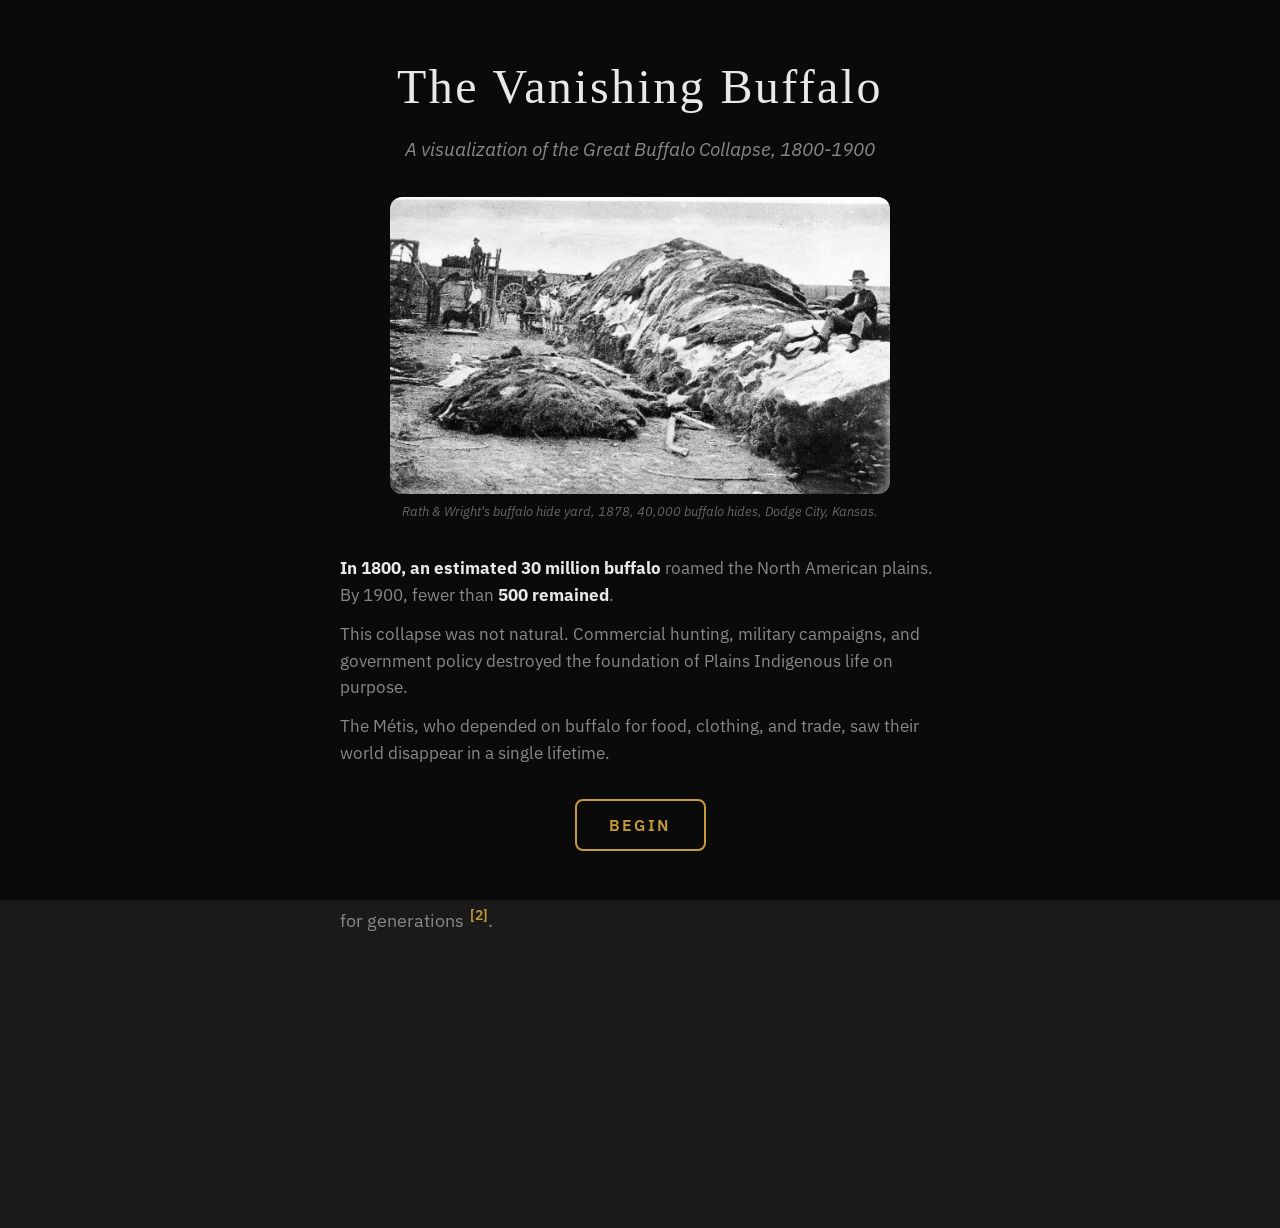
==== commit 8ac398ea: "cosmetic: splash title → 'The Vanishing Buffalo'" ====
--- a/index.html
+++ b/index.html
@@ -4,7 +4,7 @@
     <meta charset="UTF-8">
     <meta name="viewport" content="width=device-width, initial-scale=1.0">
     <meta name="description" content="A visualization of the Great Buffalo Collapse, 1800-1900. Scroll to watch the buffalo population disappear.">
-    <title>The Buffalo Counter — Scroll Edition</title>
+    <title>The Vanishing Buffalo — Scroll Edition</title>
     <link rel="preconnect" href="https://fonts.googleapis.com">
     <link rel="preconnect" href="https://fonts.gstatic.com" crossorigin>
     <link href="https://fonts.googleapis.com/css2?family=IM+Fell+English:ital,wght@0,400;1,400&family=IBM+Plex+Sans:wght@400;500;600;700&display=swap" rel="stylesheet">
@@ -15,7 +15,7 @@
     <!-- Splash Overlay -->
     <div class="splash" id="splash" role="dialog" aria-modal="true" aria-label="Introduction">
         <div class="splash-inner">
-            <h1 class="splash-title">The Buffalo Counter</h1>
+            <h1 class="splash-title">The Vanishing Buffalo</h1>
             <p class="splash-subtitle">A visualization of the Great Buffalo Collapse, 1800-1900</p>
 
             <figure class="splash-image">
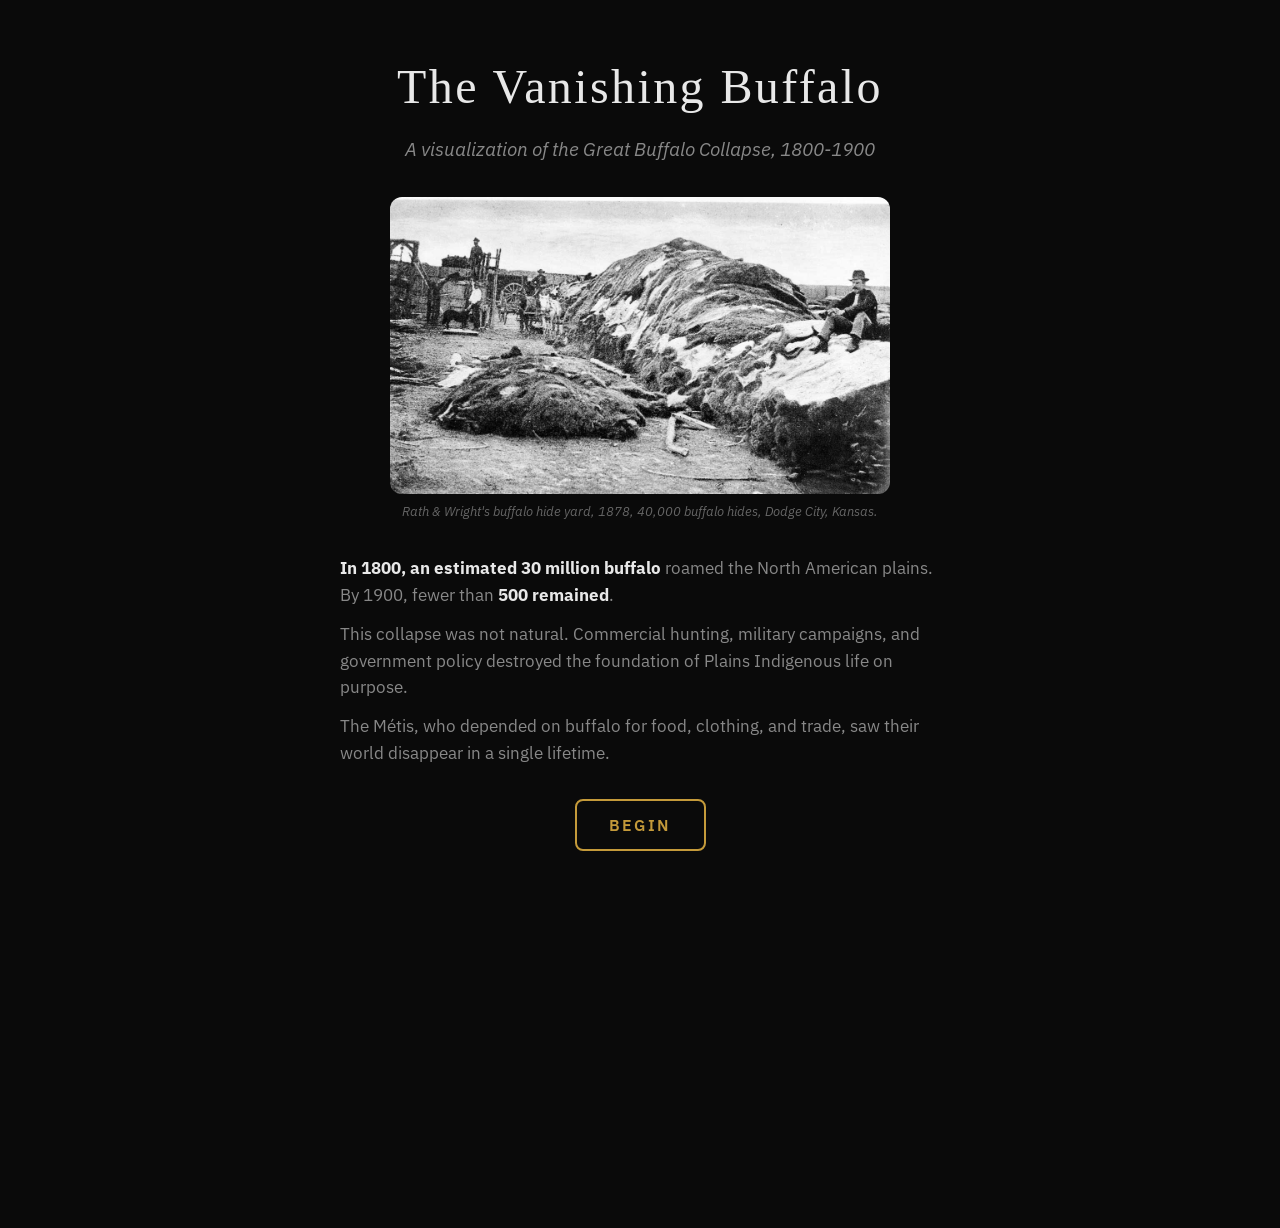
==== commit 8b7316a6: "fix: add missing atmo CSS + prevent double scrollbar with overflow hidden on html/body" ====
--- a/index.html
+++ b/index.html
@@ -8,9 +8,13 @@
     <link rel="preconnect" href="https://fonts.googleapis.com">
     <link rel="preconnect" href="https://fonts.gstatic.com" crossorigin>
     <link href="https://fonts.googleapis.com/css2?family=IM+Fell+English:ital,wght@0,400;1,400&family=IBM+Plex+Sans:wght@400;500;600;700&display=swap" rel="stylesheet">
-    <link rel="stylesheet" href="styles.css?v=10">
+    <link rel="stylesheet" href="styles.css?v=12">
 </head>
 <body>
+
+    <!-- Atmospheric Background (full-bleed, fixed, behind content) -->
+    <div class="atmo-bg" id="atmoBg" aria-hidden="true"></div>
+    <div class="atmo-overlay" aria-hidden="true"></div>
 
     <!-- Splash Overlay -->
     <div class="splash" id="splash" role="dialog" aria-modal="true" aria-label="Introduction">
@@ -77,7 +81,7 @@
     <div class="cards-section" id="cardsSection">
 
         <!-- Card 0: 1800 Intro -->
-        <div class="card active" data-year="1800" data-pop="30000000">
+        <div class="card active" data-year="1800" data-pop="30000000" data-bg="images/pc005127.jpg">
             <div class="card-inner">
                 <div class="card-year">1800</div>
                 <h2 class="card-title">A Vast Ocean of Buffalo</h2>
@@ -94,7 +98,7 @@
         </div>
 
         <!-- Card 1: 1825 Fur Trade -->
-        <div class="card" data-year="1825" data-pop="25000000">
+        <div class="card" data-year="1825" data-pop="25000000" data-bg="images/metis-brigades.jpg">
             <div class="card-inner">
                 <div class="card-year">1825</div>
                 <h2 class="card-title">The Fur Trade Intensifies</h2>
@@ -112,13 +116,13 @@
         </div>
 
         <!-- Card 2: 1850 Hide Trade -->
-        <div class="card" data-year="1850" data-pop="20000000">
+        <div class="card" data-year="1850" data-pop="20000000" data-bg="images/2_hunters_standing_over_dead_buffalo__Scotty_Philip's_herd,_Fort_Pierre,_S.D.__LCCN2006689761.jpg">
             <div class="card-inner">
                 <div class="card-year">1850</div>
                 <h2 class="card-title">The Hide Trade Takes Off</h2>
                 <figure class="card-image">
-                    <img src="images/Gull-Lake-Sasketchewan-1890-768x637.jpg" alt="Massive pile of buffalo bones beside a Canadian Pacific boxcar at Gull Lake, Saskatchewan" loading="lazy">
-                    <figcaption>Gull Lake, Saskatchewan. Buffalo bones stacked beside a Canadian Pacific boxcar, destined for fertilizer and sugar refining in Eastern factories.</figcaption>
+                    <img src="images/2_hunters_standing_over_dead_buffalo__Scotty_Philip's_herd,_Fort_Pierre,_S.D.__LCCN2006689761.jpg" alt="Hunters standing over dead buffalo, Scotty Philip's herd, Fort Pierre, South Dakota" loading="lazy">
+                    <figcaption>Hunters with the carcasses of buffalo, Fort Pierre, South Dakota. (LCCN 2006689761)</figcaption>
                 </figure>
                 <p class="card-text">
                     Commercial hunting for buffalo robes expanded east. For every robe that made it to
@@ -129,7 +133,7 @@
         </div>
 
         <!-- Card 3: 1865 Railroads -->
-        <div class="card" data-year="1865" data-pop="13500000">
+        <div class="card" data-year="1865" data-pop="13500000" data-bg="images/6-4-768x572.jpg">
             <div class="card-inner">
                 <div class="card-year">1865</div>
                 <h2 class="card-title">Railroads Reach the Plains</h2>
@@ -146,7 +150,7 @@
         </div>
 
         <!-- Card 4: 1870 Great Collapse -->
-        <div class="card" data-year="1870" data-pop="5500000">
+        <div class="card" data-year="1870" data-pop="5500000" data-bg="images/bison-hides-dodge-city.jpg">
             <div class="card-inner">
                 <div class="card-year">1870</div>
                 <h2 class="card-title">The Great Collapse</h2>
@@ -165,7 +169,7 @@
         </div>
 
         <!-- Card 5: 1880 Bone Trade -->
-        <div class="card" data-year="1880" data-pop="395000">
+        <div class="card" data-year="1880" data-pop="395000" data-bg="images/gathering-buffalo-bones.jpg">
             <div class="card-inner">
                 <div class="card-year">1880</div>
                 <h2 class="card-title">Picking the Bones Clean</h2>
@@ -184,7 +188,7 @@
         </div>
 
         <!-- Card 6: 1889 Last Herds -->
-        <div class="card" data-year="1889" data-pop="653">
+        <div class="card" data-year="1889" data-pop="653" data-bg="images/bison-skull-pile.jpg">
             <div class="card-inner">
                 <div class="card-year">1889</div>
                 <h2 class="card-title">The Last of the Herds</h2>
@@ -201,7 +205,7 @@
         </div>
 
         <!-- Card 7: 1900 End -->
-        <div class="card card-end" data-year="1900" data-pop="500">
+        <div class="card card-end" data-year="1900" data-pop="500" data-bg="images/0_YZ2UmixkQBBzry69.webp">
             <div class="card-inner">
                 <div class="card-year">1900</div>
                 <h2 class="card-title">Functionally Extinct</h2>
@@ -223,6 +227,11 @@
                     Today, roughly 500,000 buffalo exist. Most are in commercial herds. A few wild,
                     free-roaming populations remain.
                 </p>
+
+                <figure class="card-image-final">
+                    <img src="images/1874-Bison-Bones-Chief-Poundmaker.jpg" alt="Field of buffalo bones near Lloydminster, Saskatchewan, at Chief Poundmaker's last great corral, ca. 1874" loading="lazy">
+                    <figcaption>Buffalo bones near Lloydminster, Saskatchewan &mdash; Chief Poundmaker's last great corral, ca. 1874. The sea of bone stretches to the horizon. (Ernest Brown, copyright)</figcaption>
+                </figure>
             </div>
         </div>
 
--- a/styles.css
+++ b/styles.css
@@ -45,6 +45,8 @@
 html {
     font-size: 16px;
     scroll-behavior: auto;
+    height: 100%;
+    overflow: hidden;
 }
 
 body {
@@ -52,13 +54,46 @@
     color: var(--color-text-primary);
     font-family: var(--font-body);
     line-height: 1.6;
+    height: 100%;
     overflow-x: hidden;
+    overflow-y: hidden;   /* Prevent body scroll — cards-section is the only scroll container */
     -webkit-text-size-adjust: 100%;
 }
 
 /* ===================================
+   Atmospheric Background
+   =================================== */
+.atmo-bg {
+    position: fixed;
+    top: 0;
+    left: 0;
+    width: 100%;
+    height: 100%;
+    z-index: -1;
+    background-size: cover;
+    background-position: center;
+    background-repeat: no-repeat;
+    transition: background-image 0.6s ease;
+    /* Default fallback */
+    background-color: var(--color-bg);
+}
+
+/* Dark vignette overlay — makes cards readable over the images */
+.atmo-overlay {
+    position: fixed;
+    inset: 0;
+    z-index: 0;
+    pointer-events: none;
+    background: radial-gradient(
+        ellipse at center,
+        rgba(10, 10, 10, 0.2) 0%,
+        rgba(10, 10, 10, 0.85) 100%
+    );
+}
+
+/* ===================================
    Splash Overlay
-   =================================== */
+   ==================================== */
 .splash {
     position: fixed;
     inset: 0;
@@ -413,6 +448,28 @@
     font-style: italic;
 }
 
+/* Final card closing image — full width, natural proportion, no crop */
+.card-image-final {
+    margin: 1.25rem 0 0;
+    border-radius: var(--radius-lg);
+    overflow: hidden;
+    background: rgba(0,0,0,0.2);
+}
+
+.card-image-final img {
+    width: 100%;
+    height: auto;
+    display: block;
+    border-radius: var(--radius-lg);
+}
+
+.card-image-final figcaption {
+    font-size: 0.78rem;
+    color: var(--color-text-muted);
+    margin-top: 0.4rem;
+    font-style: italic;
+}
+
 .card-text {
     font-family: var(--font-body);
     font-size: clamp(1rem, 3vw, 1.1rem);
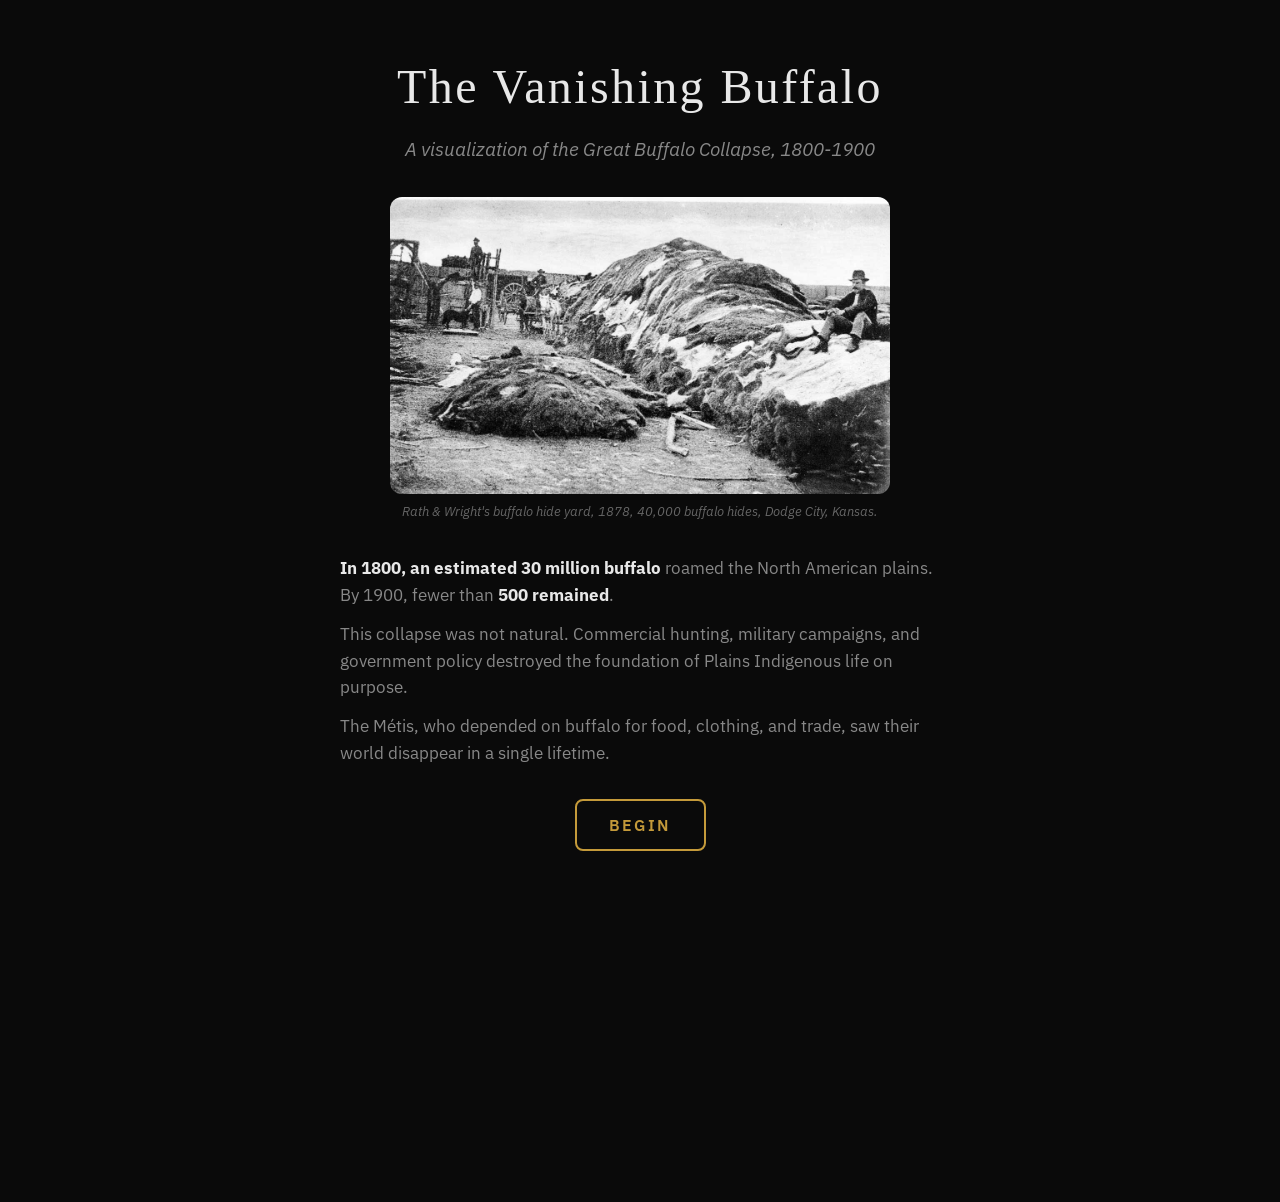
==== commit bd932c30: "Remove 'Plains Buffalo' label from counter" ====
--- a/index.html
+++ b/index.html
@@ -53,7 +53,6 @@
         <div class="counter-sticky-inner">
             <div class="counter-year" id="counterYear" aria-live="polite">1800</div>
             <div class="counter-value" id="counterValue" aria-live="polite">30,000,000</div>
-            <div class="counter-label">Plains Buffalo</div>
             <div class="counter-status" id="counterStatus" aria-live="polite">Population stable</div>
         </div>
         <!-- Timeline inside sticky header so it stays visible on mobile -->
